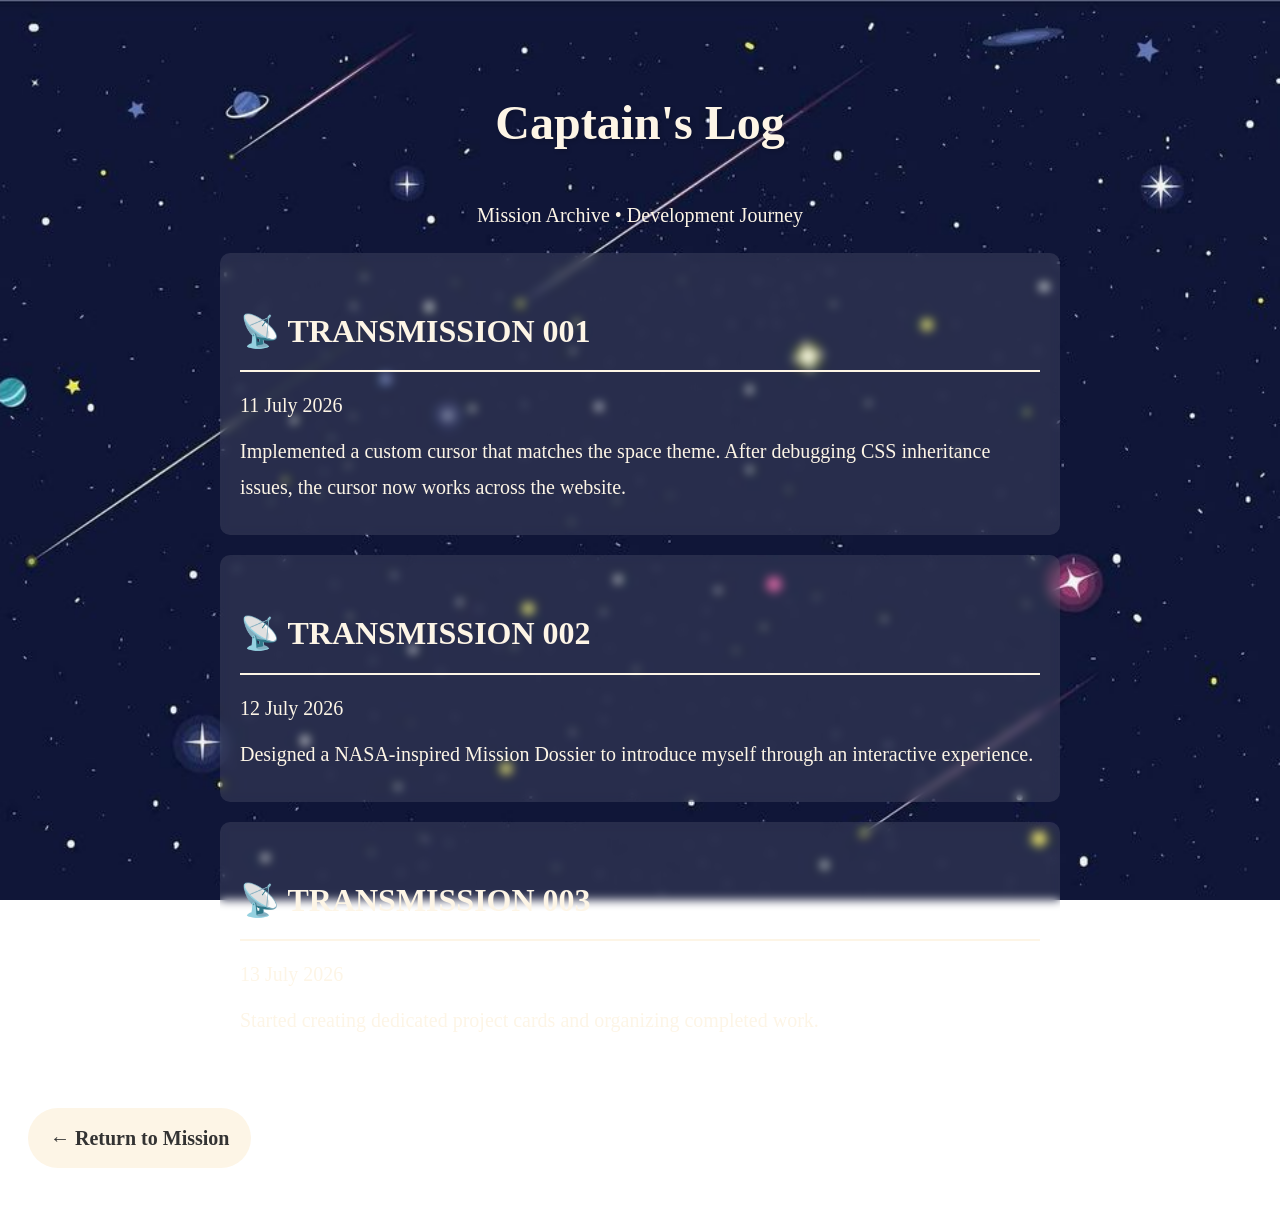
==== blogs.html @ 90dbcdf0 "Add files via upload" ====
<!doctype html>
<html>
  <head>
    <meta charset="UTF-8">
    <title>CAPTAIN'S LOG</title>
    <style>
    
       body {
    background: url("cos.jpg") center center / cover no-repeat fixed;

    font-family: Georgia, serif;
    font-size: 20px;
    color: oldlace;
    line-height: 1.8;
    padding: 40px 20px;
      } 
      
      h1 {
        font-size: 48px;
        text-align: center;
        margin-bottom: 30px;
        text-shadow: 2px 2px 4px rgba(0,0,0,0.2);
      }
      h2 {
        font-size: 32px;
        margin-top: 30px;
        margin-bottom: 15px;
        border-bottom: 2px solid oldlace;
        padding-bottom: 10px;
      }
      .section {
        background-color: rgba(255, 255, 255, 0.1);
        padding: 20px;
        margin: 20px auto;
        max-width: 800px;
        border-radius: 10px;
        backdrop-filter: blur(5px);
      }
      p {
        margin: 10px 0;
      }
      .nav-link {
        display: inline-block;
        margin-top: 20px;
        padding: 12px 22px;
        border-radius: 999px;
        text-decoration: none;
        color: #333;
        background: oldlace;
        font-weight: bold;
      }
      </style>
    </head>

    <h1>Captain's Log</h1>

    <p align ="center">
Mission Archive • Development Journey
</p>

    <div class="section">
      <h2> 📡 TRANSMISSION 001 </h2>
      <p>11 July 2026</p>
      <p> Implemented a custom cursor that matches
the space theme.

After debugging CSS inheritance issues,
the cursor now works across the website.</p>

    </div>

    <div class="section">
      <h2>📡 TRANSMISSION 002</h2>
      <p>12 July 2026</p>
      <p>Designed a NASA-inspired Mission Dossier
to introduce myself through an
interactive experience.</p>
    </div>

    <div class="section">
      <h2>📡 TRANSMISSION 003</h2>
      <p>13 July 2026</p>
      <p>Started creating dedicated project
cards and organizing completed work.</p>
    </div>
    <a class="nav-link" href="index.html">← Return to Mission</a>
  </body>
</html>
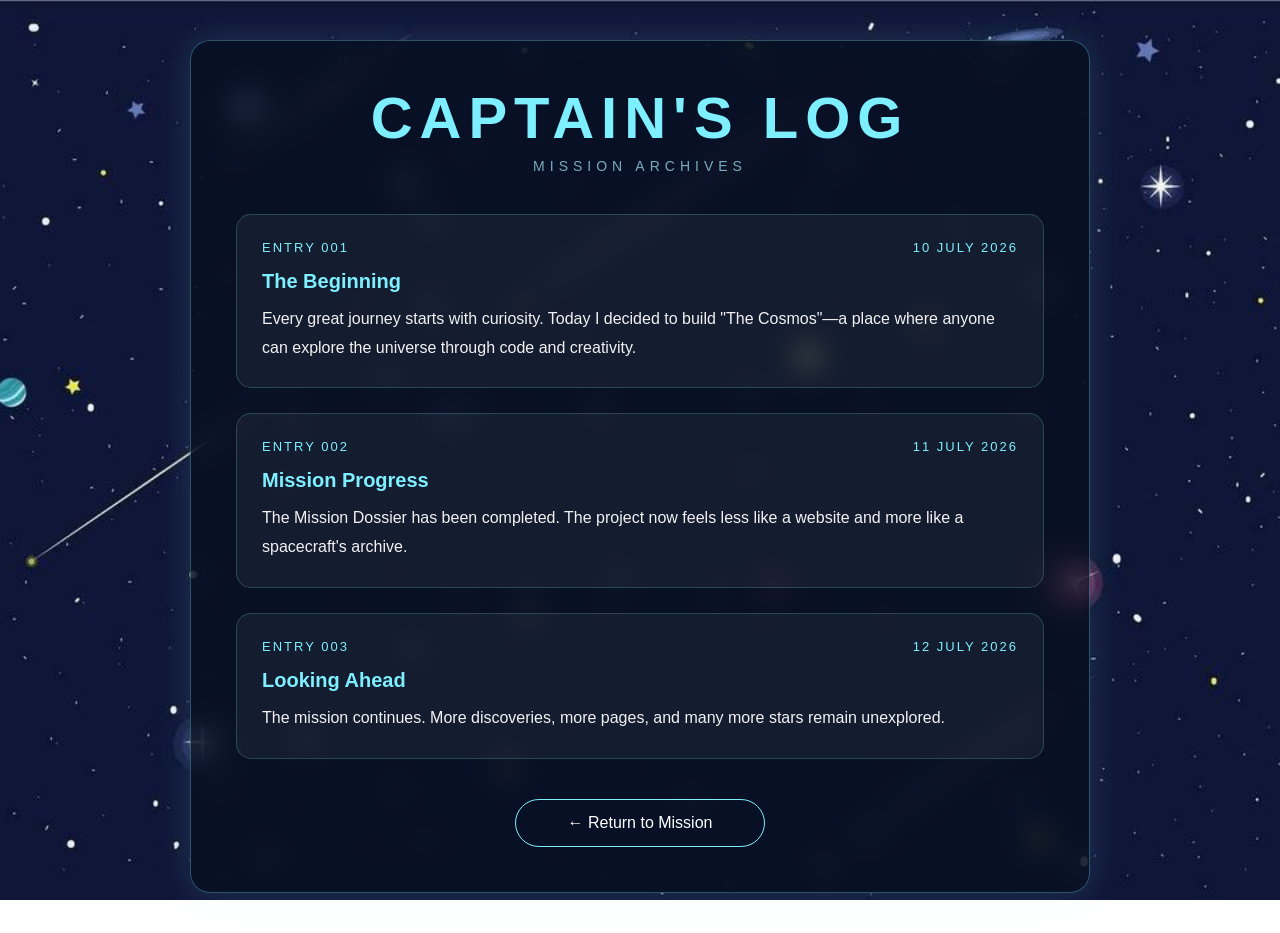
==== commit cfffaad3: "Add files via upload" ====
--- a/blogs.html
+++ b/blogs.html
@@ -1,88 +1,209 @@
-<!doctype html>
-<html>
-  <head>
-    <meta charset="UTF-8">
-    <title>CAPTAIN'S LOG</title>
-    <style>
+<!DOCTYPE html>
+<html lang="en">
+<head>
+<meta charset="UTF-8">
+<title>Captain's Log</title>
+
+<link href="https://fonts.googleapis.com/css2?family=Orbitron:wght@500;700&family=Space+Grotesk:wght@300;400;500&display=swap" rel="stylesheet">
+
+<style>
+
+
+
+*{
+    margin:0;
+    padding:0;
+    box-sizing:border-box;
+}
+
+body{
+    background:url("cos.jpg") center/cover no-repeat fixed;
+    font-family:"Space Grotesk",sans-serif;
+    color:white;
+    display:flex;
+    justify-content:center;
+    align-items:center;
+    min-height:100vh;
+    padding:40px;
+}
+h1{
+    font-family:"Orbitron",sans-serif;
+    color:#7EEFFF;
+    text-align:center;
+    text-transform:uppercase;
+    letter-spacing:7px;
+    font-size:58px;      
+    line-height:1.1;
+    font-weight:700;
+    margin-bottom:8px;
+}
+
+.subtitle{
+    text-align:center;
+    font-family:"Space Grotesk",sans-serif;
+    color:#9fdff0;
+    text-transform:uppercase;
+    letter-spacing:5px;
+    font-size:14px;
+    opacity:0.75;
+    margin-bottom:40px;
+}
+.card{
+    width:900px;
+    background:rgba(7,15,30,.70);
+    backdrop-filter:blur(14px);
+    border:1px solid rgba(126,239,255,.3);
+    border-radius:20px;
+    padding:45px;
+    box-shadow:0 0 35px rgba(126,239,255,.15);
+}
+
+  .logs{
+    display:flex;
+    flex-direction:column;
+    gap:25px;
+}
+
+.log-box{
+    background:rgba(255,255,255,.05);
+    border:1px solid rgba(126,239,255,.2);
+    border-radius:15px;
+    padding:25px;
+    transition:.3s;
+}
+
+.log-box:hover{
+    transform:translateY(-5px);
+    border-color:#7EEFFF;
+    box-shadow:0 0 20px rgba(126,239,255,.2);
+}
+
+.log-header{
+    display:flex;
+    justify-content:space-between;
+    margin-bottom:15px;
+
+    color:#7EEFFF;
+    font-size:13px;
+    letter-spacing:2px;
+    font-family:"Orbitron",sans-serif;
+}
+
+.log-box h3{
+    color:#7EEFFF;
+    margin-bottom:12px;
+    font-family:"Orbitron",sans-serif;
+    font-size:20px;
+}
+
+.log-box p{
+    line-height:1.8;
+    color:#f2f2f2;
+}
+
+.button{
+
+display:block;
+
+width:250px;
+
+margin:40px auto 0;
+
+text-align:center;
+
+text-decoration:none;
+
+color:white;
+
+padding:14px;
+
+border:1px solid #7EEFFF;
+
+border-radius:40px;
+
+transition:.3s;
+
+}
+
+.button:hover{
+
+background:#7EEFFF;
+
+color:#02111f;
+
+transform:translateY(-3px);
+
+box-shadow:0 0 20px #7EEFFF;
+
+}
+
+html {
+
+        cursor: url(mec8-cursor.png), auto !important;
+        
+}
+
+</style>
+
+</head>
+
+<body>
     
-       body {
-    background: url("cos.jpg") center center / cover no-repeat fixed;
-
-    font-family: Georgia, serif;
-    font-size: 20px;
-    color: oldlace;
-    line-height: 1.8;
-    padding: 40px 20px;
-      } 
+<div class="card">
+      <h1>CAPTAIN'S LOG</h1>
+
+      <p class="subtitle">MISSION ARCHIVES</p>
       
-      h1 {
-        font-size: 48px;
-        text-align: center;
-        margin-bottom: 30px;
-        text-shadow: 2px 2px 4px rgba(0,0,0,0.2);
-      }
-      h2 {
-        font-size: 32px;
-        margin-top: 30px;
-        margin-bottom: 15px;
-        border-bottom: 2px solid oldlace;
-        padding-bottom: 10px;
-      }
-      .section {
-        background-color: rgba(255, 255, 255, 0.1);
-        padding: 20px;
-        margin: 20px auto;
-        max-width: 800px;
-        border-radius: 10px;
-        backdrop-filter: blur(5px);
-      }
-      p {
-        margin: 10px 0;
-      }
-      .nav-link {
-        display: inline-block;
-        margin-top: 20px;
-        padding: 12px 22px;
-        border-radius: 999px;
-        text-decoration: none;
-        color: #333;
-        background: oldlace;
-        font-weight: bold;
-      }
-      </style>
-    </head>
-
-    <h1>Captain's Log</h1>
-
-    <p align ="center">
-Mission Archive • Development Journey
-</p>
-
-    <div class="section">
-      <h2> 📡 TRANSMISSION 001 </h2>
-      <p>11 July 2026</p>
-      <p> Implemented a custom cursor that matches
-the space theme.
-
-After debugging CSS inheritance issues,
-the cursor now works across the website.</p>
-
+<div class="logs">
+
+    <div class="log-box">
+        <div class="log-header">
+            <span>ENTRY 001</span>
+            <span>10 JULY 2026</span>
+        </div>
+
+        <h3>The Beginning</h3>
+
+        <p>
+            Every great journey starts with curiosity. Today I decided
+            to build "The Cosmos"—a place where anyone can explore the
+            universe through code and creativity.
+        </p>
     </div>
 
-    <div class="section">
-      <h2>📡 TRANSMISSION 002</h2>
-      <p>12 July 2026</p>
-      <p>Designed a NASA-inspired Mission Dossier
-to introduce myself through an
-interactive experience.</p>
+    <div class="log-box">
+        <div class="log-header">
+            <span>ENTRY 002</span>
+            <span>11 JULY 2026</span>
+        </div>
+
+        <h3>Mission Progress</h3>
+
+        <p>
+            The Mission Dossier has been completed. The project now
+            feels less like a website and more like a spacecraft's
+            archive.
+        </p>
     </div>
 
-    <div class="section">
-      <h2>📡 TRANSMISSION 003</h2>
-      <p>13 July 2026</p>
-      <p>Started creating dedicated project
-cards and organizing completed work.</p>
+    <div class="log-box">
+        <div class="log-header">
+            <span>ENTRY 003</span>
+            <span>12 JULY 2026</span>
+        </div>
+
+        <h3>Looking Ahead</h3>
+
+        <p>
+            The mission continues. More discoveries, more pages,
+            and many more stars remain unexplored.
+        </p>
     </div>
-    <a class="nav-link" href="index.html">← Return to Mission</a>
-  </body>
-</html>+
+</div>
+
+    <a href="index.html" class="button">
+← Return to Mission
+</a>
+</body> 
+</html> 
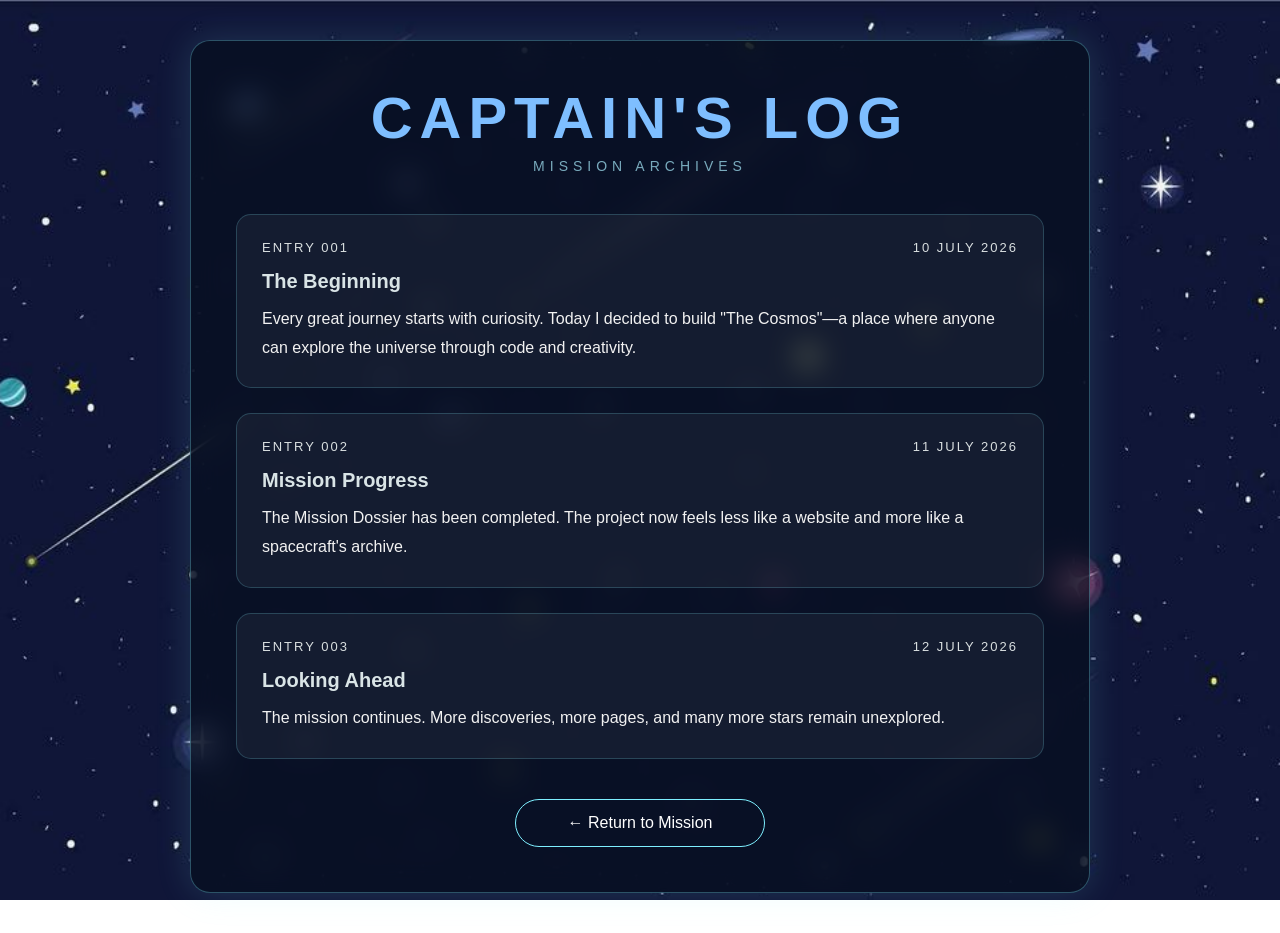
==== commit 40a64838: "Add files via upload" ====
--- a/blogs.html
+++ b/blogs.html
@@ -28,7 +28,7 @@
 }
 h1{
     font-family:"Orbitron",sans-serif;
-    color:#7EEFFF;
+    color:#7ebeff;
     text-align:center;
     text-transform:uppercase;
     letter-spacing:7px;
@@ -72,25 +72,19 @@
     transition:.3s;
 }
 
-.log-box:hover{
-    transform:translateY(-5px);
-    border-color:#7EEFFF;
-    box-shadow:0 0 20px rgba(126,239,255,.2);
-}
-
 .log-header{
     display:flex;
     justify-content:space-between;
     margin-bottom:15px;
 
-    color:#7EEFFF;
+    color:#d9dfe0;
     font-size:13px;
     letter-spacing:2px;
     font-family:"Orbitron",sans-serif;
 }
 
 .log-box h3{
-    color:#7EEFFF;
+    color:#d9e4e6;
     margin-bottom:12px;
     font-family:"Orbitron",sans-serif;
     font-size:20px;
